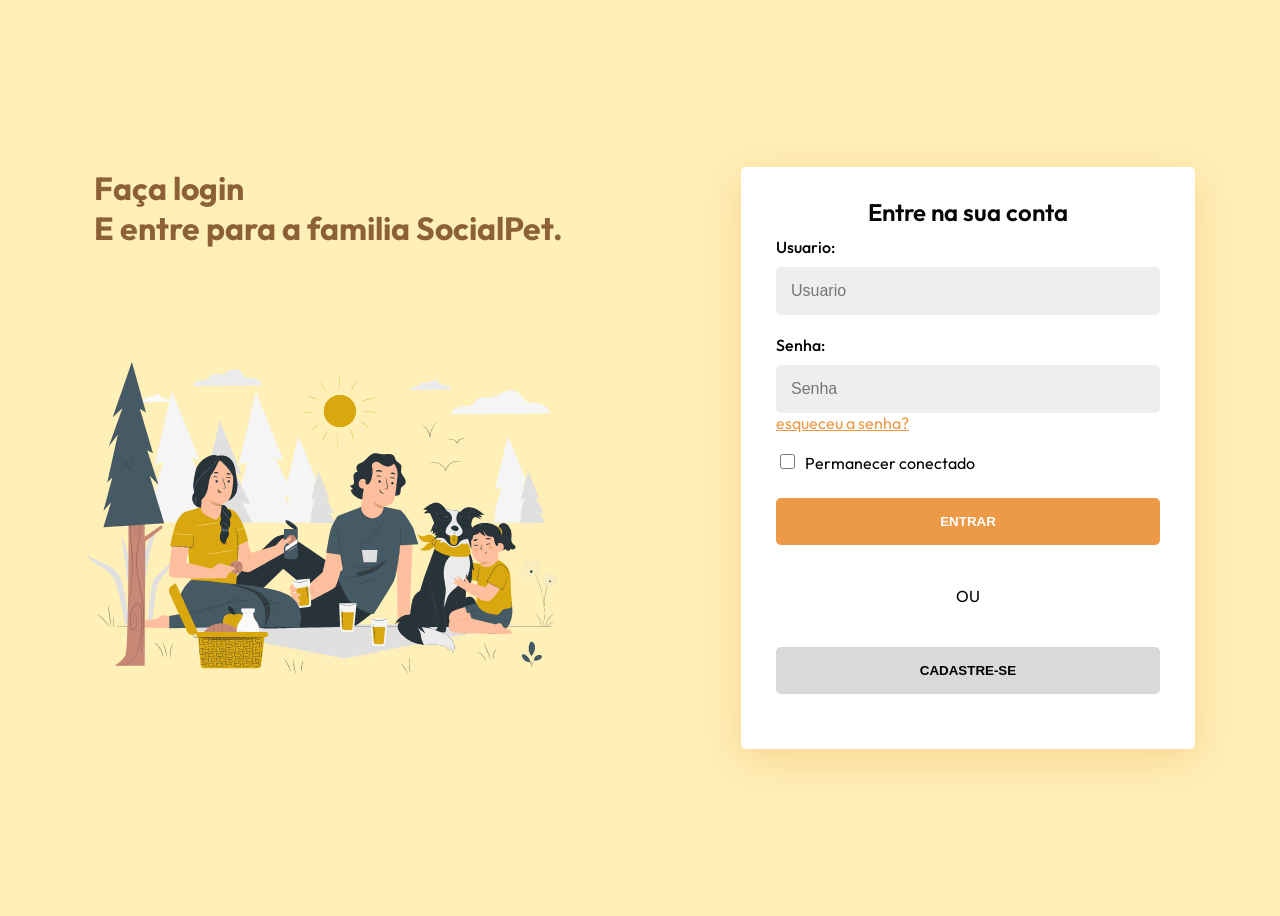
==== public/index.html @ fa79957a "Adicionando estrutura do projeto" ====
<!DOCTYPE html>
<html lang="en">
<head>
    <meta charset="UTF-8">
    <meta http-equiv="X-UA-Compatible" content="IE-edge">
    <meta name="viewport" content="width=device-width, initial-scale=1.0">
    <link rel="stylesheet" href="./css/global-reset.css">
    <link rel="stylesheet" href="./css/style.css">
    <title>Login</title>
</head>
<body>
    <main>
        <div class="main-login">
            <div class="left-login">
                <h1>Faça login<br>E entre para a familia SocialPet.</h1>
                <img src="./images/Petfamily.gif" alt="Petfamily animaçao">
            </div>
            <form action="/Login" class="right-login">
                <div class="card-login">
                    <h2>Entre na sua conta</h2>
                    <div class="textfield">
                        <label for="usuario">Usuario:</label>
                        <input type="text" name="Usuario" placeholder="Usuario">
                    </div>
                    <div class="textfield">
                        <label for="senha">Senha:</label>
                        <input type="password" name="senha" placeholder="Senha">
                        <a href="#">esqueceu a senha?</a>
                    </div>
                    <div class="checkfield">
                        <label for="conectado">Permanecer conectado</label>
                        <input type="checkbox" name="" id="">
                    </div>
                    <button type="submit" class="btn-login">Entrar</button>
                    <p>OU</p>
                    <button class="btn-sign">CADASTRE-SE</button>
                </div>
            </form>
        </div>
    </main>
</body>

</html>
---- public/css/style.css ----
@import url('https://fonts.googleapis.com/css2?family=Outfit:wght@100..900&display=swap');

body {
    font-family: 'Outfit';
    font-style: normal;
    background: #FFF0B7;
    
}

.main-login{
    width: 100vw;
    height: 100vh;
    display:flex;
    justify-content: center;
    align-items: center;
}

.left-login{
    width: 50vw;
    height: 100vh;
    display:flex;
    justify-content: center;
    align-items: center;
    flex-direction: column;
}

.left-login > h1 {
    color: #8d6138;
}

/* Formulário */

.right-login{
    width: 50vw;
    height: 100vh;
    display:flex;
    justify-content: center;
    align-items: center;
}

.card-login{
    width: 60%;
    display:flex;
    justify-content: center;
    align-items: center;
    flex-direction: column;
    padding: 30px 35px;
    background: #FFF;
    border-radius: 5px;
    box-shadow: 0px 10px 40px #EC9A4856;
}

.card-login > h2 {
    color: #060606;
    font-weight: 600;
    margin: 0;
}

.textfield{
    width: 100%;
    display: flex;
    flex-direction: column;
    align-items: flex-start;
    justify-content: center;
    margin: 10px 0;
}

.textfield > input {
    width: 100%;
    border: none;
    border-radius: 5px;
    padding: 15px;
    background: #EEE;
    color: #000;
    font-size: 12pt;
    outline: none;
    box-sizing: border-box;
}

.textfield > label {
    font-weight: 500;
    margin-bottom: 10px;
}

.textfield > a {
    color: #EC9A48;
}

.checkfield {
    display: flex;
    align-self: start;
    flex-direction: row-reverse;
    justify-content: center;
}

.checkfield > label {
    font-weight: 400;
    margin-top: 10px;
}

.checkfield > input {
    width: 15px;
    margin-right: 10px;
    margin-top: 10px;
}

/* Botões */

.btn-login{
    background-color: #EC9A48;
    width: 100%;
    padding: 16px 0px;
    margin: 25px;
    border: none;
    border-radius: 5px;
    outline: none;
    text-transform: uppercase;
    font-weight: 800;
    color:#FFF;
    cursor: pointer;
}

.btn-sign{
    background-color: #D9D9D9;
    width: 100%;
    padding: 16px 0px;
    margin: 25px;
    border: none;
    border-radius: 5px;
    outline: none;
    text-transform: uppercase;
    font-weight: 800;
    color:#000;
    cursor: pointer;
}

@media only screen and (max-width: 768px) {
    .main-login {
        background-image: url('/public/assets/img/Petfamily.gif');
        background-repeat: no-repeat;
    }

    .left-login {
        display: none;
    }

    .right-login {
        width: 500px;
        height: 599px;
    }

    .card-login {
        width: 300px;
    }
}
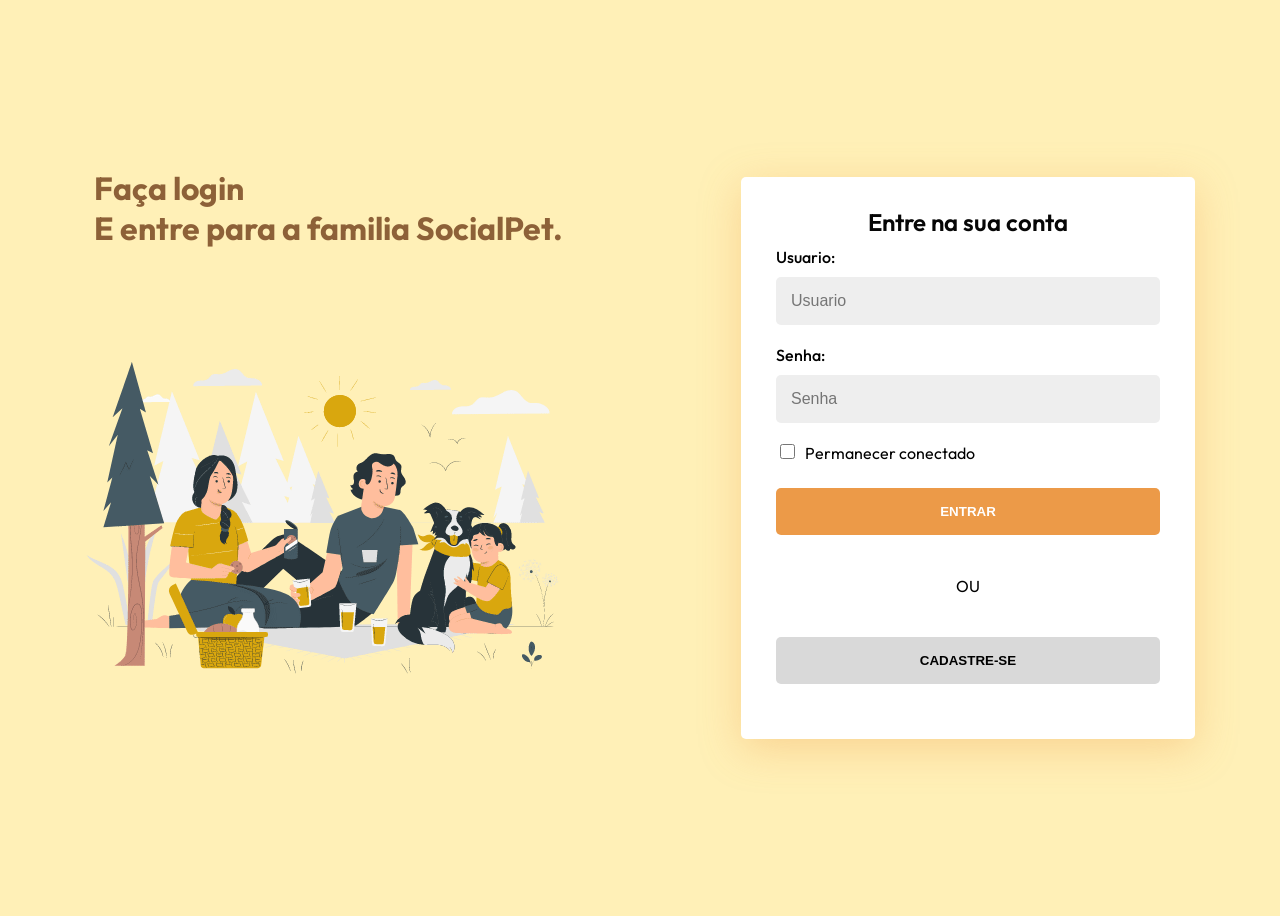
==== commit 92d24adf: "teste 1" ====
--- a/public/index.html
+++ b/public/index.html
@@ -1,13 +1,19 @@
 <!DOCTYPE html>
 <html lang="en">
+
 <head>
     <meta charset="UTF-8">
     <meta http-equiv="X-UA-Compatible" content="IE-edge">
     <meta name="viewport" content="width=device-width, initial-scale=1.0">
     <link rel="stylesheet" href="./css/global-reset.css">
     <link rel="stylesheet" href="./css/style.css">
-    <title>Login</title>
+    <link rel="apple-touch-icon" sizes="180x180" href="./icons/favicons/apple-touch-icon.png">
+    <link rel="icon" type="image/png" sizes="32x32" href="./icons/favicons/favicon-32x32.png">
+    <link rel="icon" type="image/png" sizes="16x16" href="./icons/favicons/favicon-16x16.png">
+    <link rel="manifest" href="./icons/favicons/site.webmanifest">
+    <title>Bem vindo ao SocialPet</title>
 </head>
+
 <body>
     <main>
         <div class="main-login">
@@ -25,7 +31,7 @@
                     <div class="textfield">
                         <label for="senha">Senha:</label>
                         <input type="password" name="senha" placeholder="Senha">
-                        <a href="#">esqueceu a senha?</a>
+                        
                     </div>
                     <div class="checkfield">
                         <label for="conectado">Permanecer conectado</label>
--- a/public/css/style.css
+++ b/public/css/style.css
@@ -4,7 +4,7 @@
     font-family: 'Outfit';
     font-style: normal;
     background: #FFF0B7;
-    
+    overflow: hidden;
 }
 
 .main-login{
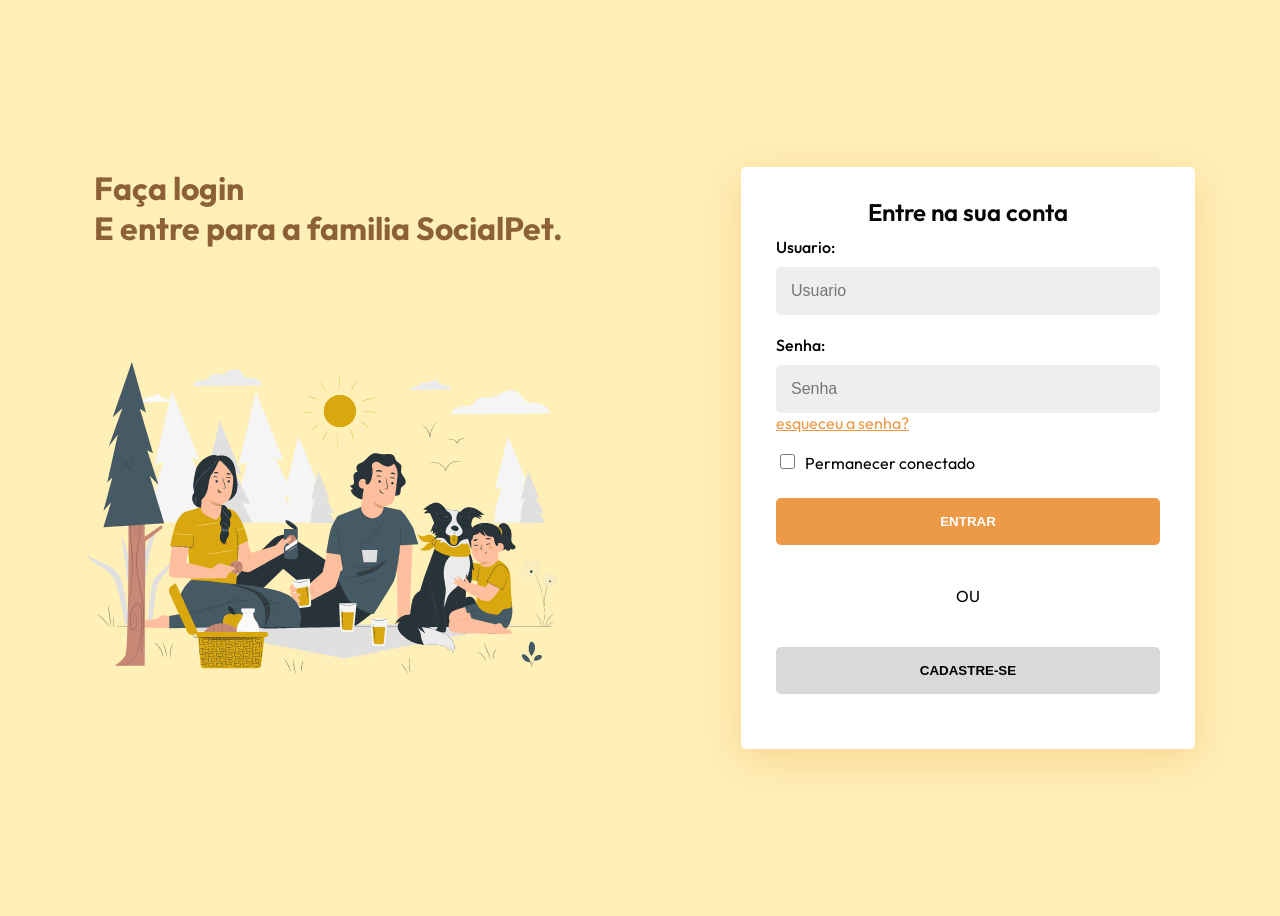
==== commit 09640a4d: "Teste 2" ====
--- a/public/index.html
+++ b/public/index.html
@@ -31,7 +31,7 @@
                     <div class="textfield">
                         <label for="senha">Senha:</label>
                         <input type="password" name="senha" placeholder="Senha">
-                        
+                        <a href="#">esqueceu a senha?</a>
                     </div>
                     <div class="checkfield">
                         <label for="conectado">Permanecer conectado</label>
